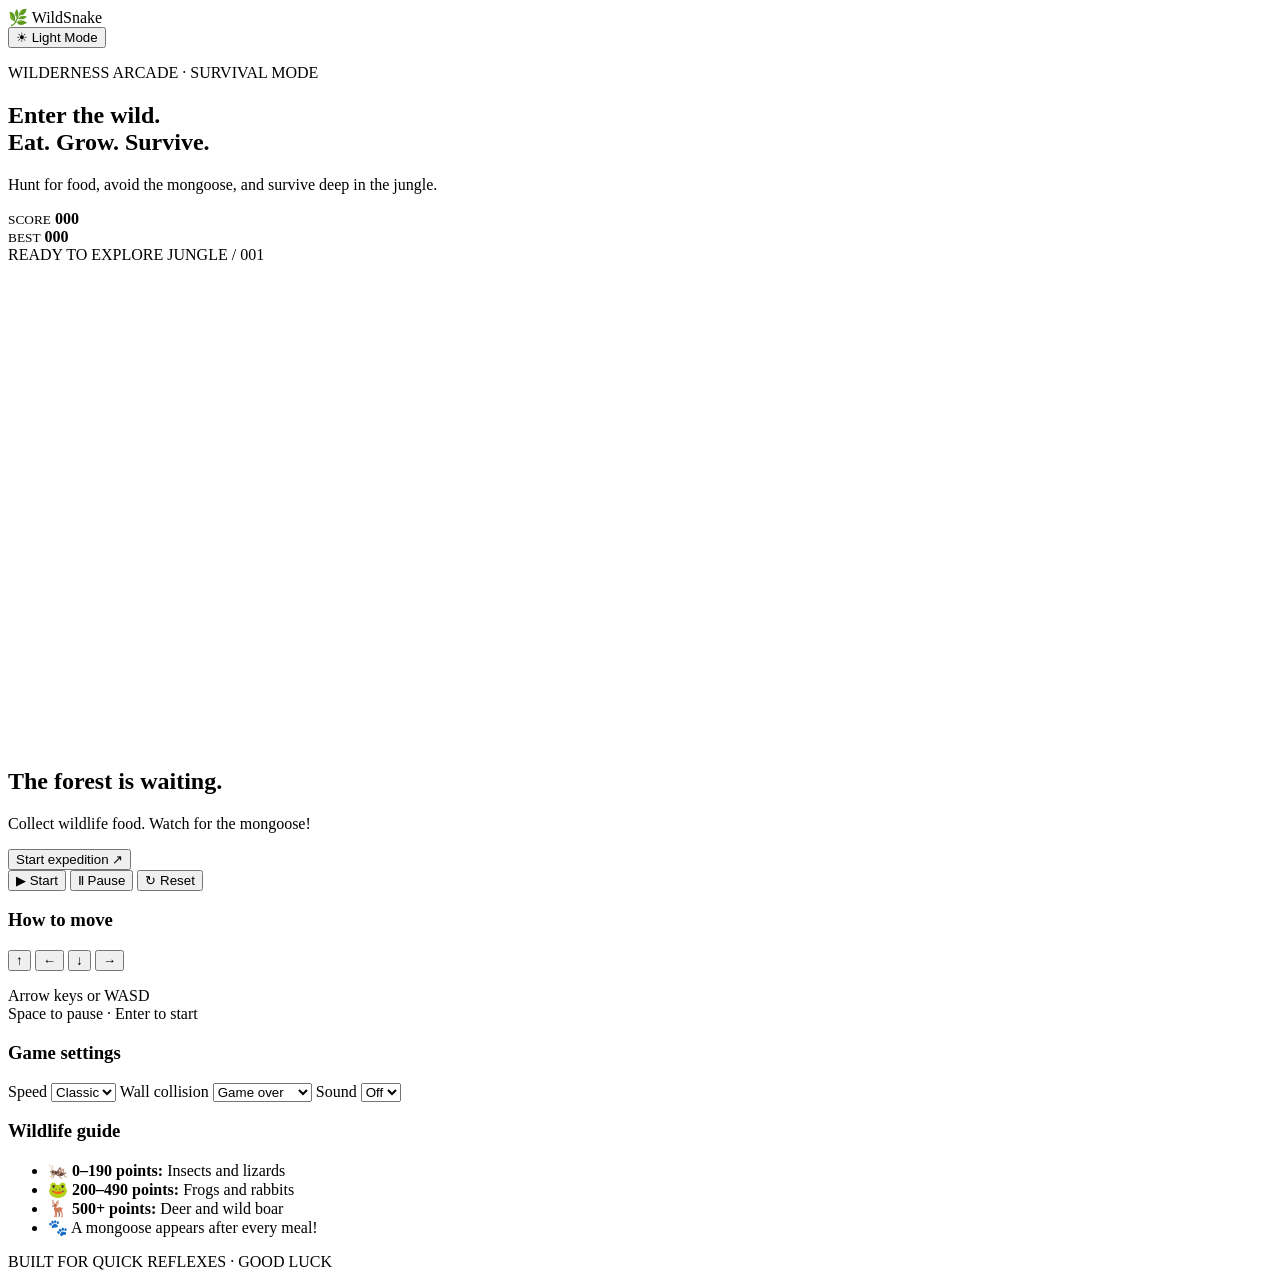
==== index.html @ 21241fc6 "html code" ====
<!DOCTYPE html>
<html lang="en">
<head>
  <meta charset="UTF-8">
  <meta name="viewport" content="width=device-width, initial-scale=1.0">
  <title>WildSnake | Jungle Survival</title>
  <link rel="stylesheet" href="style.css">
</head>
<body>
  <main class="container">
    <header class="topbar">
      <div class="brand">🌿 Wild<span>Snake</span></div>
      <button id="themeBtn" class="btn secondary">☀ Light Mode</button>
    </header>

    <section class="hero">
      <p class="eyebrow">WILDERNESS ARCADE · SURVIVAL MODE</p>
      <h1>Enter the wild.<br><span>Eat. Grow. Survive.</span></h1>
      <p class="description">
        Hunt for food, avoid the mongoose, and survive deep in the jungle.
      </p>

      <div class="stats">
        <div class="stat">
          <small>SCORE</small>
          <strong id="score">000</strong>
        </div>
        <div class="stat">
          <small>BEST</small>
          <strong id="best">000</strong>
        </div>
      </div>
    </section>

    <div class="layout">
      <section class="game-card">
        <div class="game-header">
          <span><i class="dot"></i> <span id="status">READY TO EXPLORE</span></span>
          <span class="grid-label">JUNGLE / 001</span>
        </div>

        <div class="board-wrap">
          <div class="arena">
            <canvas id="game" width="720" height="480"></canvas>

            <div id="overlay" class="overlay">
              <div>
                <h2 id="overlayTitle">The forest is waiting.</h2>
                <p id="overlayText">
                  Collect wildlife food. Watch for the mongoose!
                </p>
                <button id="overlayBtn" class="btn primary">
                  Start expedition ↗
                </button>
              </div>
            </div>
          </div>
        </div>

        <div class="game-actions">
          <button id="startBtn" class="btn primary">▶ Start</button>
          <button id="pauseBtn" class="btn secondary">Ⅱ Pause</button>
          <button id="resetBtn" class="btn secondary">↻ Reset</button>
        </div>
      </section>

      <aside>
        <section class="side-card">
          <h3>How to move</h3>

          <div class="controls">
            <span></span><button class="key" data-dir="up">↑</button><span></span>
            <button class="key" data-dir="left">←</button>
            <button class="key" data-dir="down">↓</button>
            <button class="key" data-dir="right">→</button>
          </div>

          <p class="hint">
            Arrow keys or WASD<br>
            Space to pause · Enter to start
          </p>
        </section>

        <section class="side-card">
          <h3>Game settings</h3>

          <label class="setting">
            Speed
            <select id="speed">
              <option value="160">Chill</option>
              <option value="120" selected>Classic</option>
              <option value="80">Fast</option>
              <option value="50">Expert</option>
            </select>
          </label>

          <label class="setting">
            Wall collision
            <select id="walls">
              <option value="on">Game over</option>
              <option value="off">Wrap around</option>
            </select>
          </label>

          <label class="setting">
            Sound
            <select id="sound">
              <option value="off">Off</option>
              <option value="on">On</option>
            </select>
          </label>
        </section>

        <section class="side-card">
          <h3>Wildlife guide</h3>
          <ul class="tips">
            <li>🦗 <b>0–190 points:</b> Insects and lizards</li>
            <li>🐸 <b>200–490 points:</b> Frogs and rabbits</li>
            <li>🦌 <b>500+ points:</b> Deer and wild boar</li>
            <li>🐾 A mongoose appears after every meal!</li>
          </ul>
        </section>
      </aside>
    </div>

    <footer>BUILT FOR QUICK REFLEXES · GOOD LUCK</footer>
  </main>

  <script src="script.js"></script>
</body>
</html>
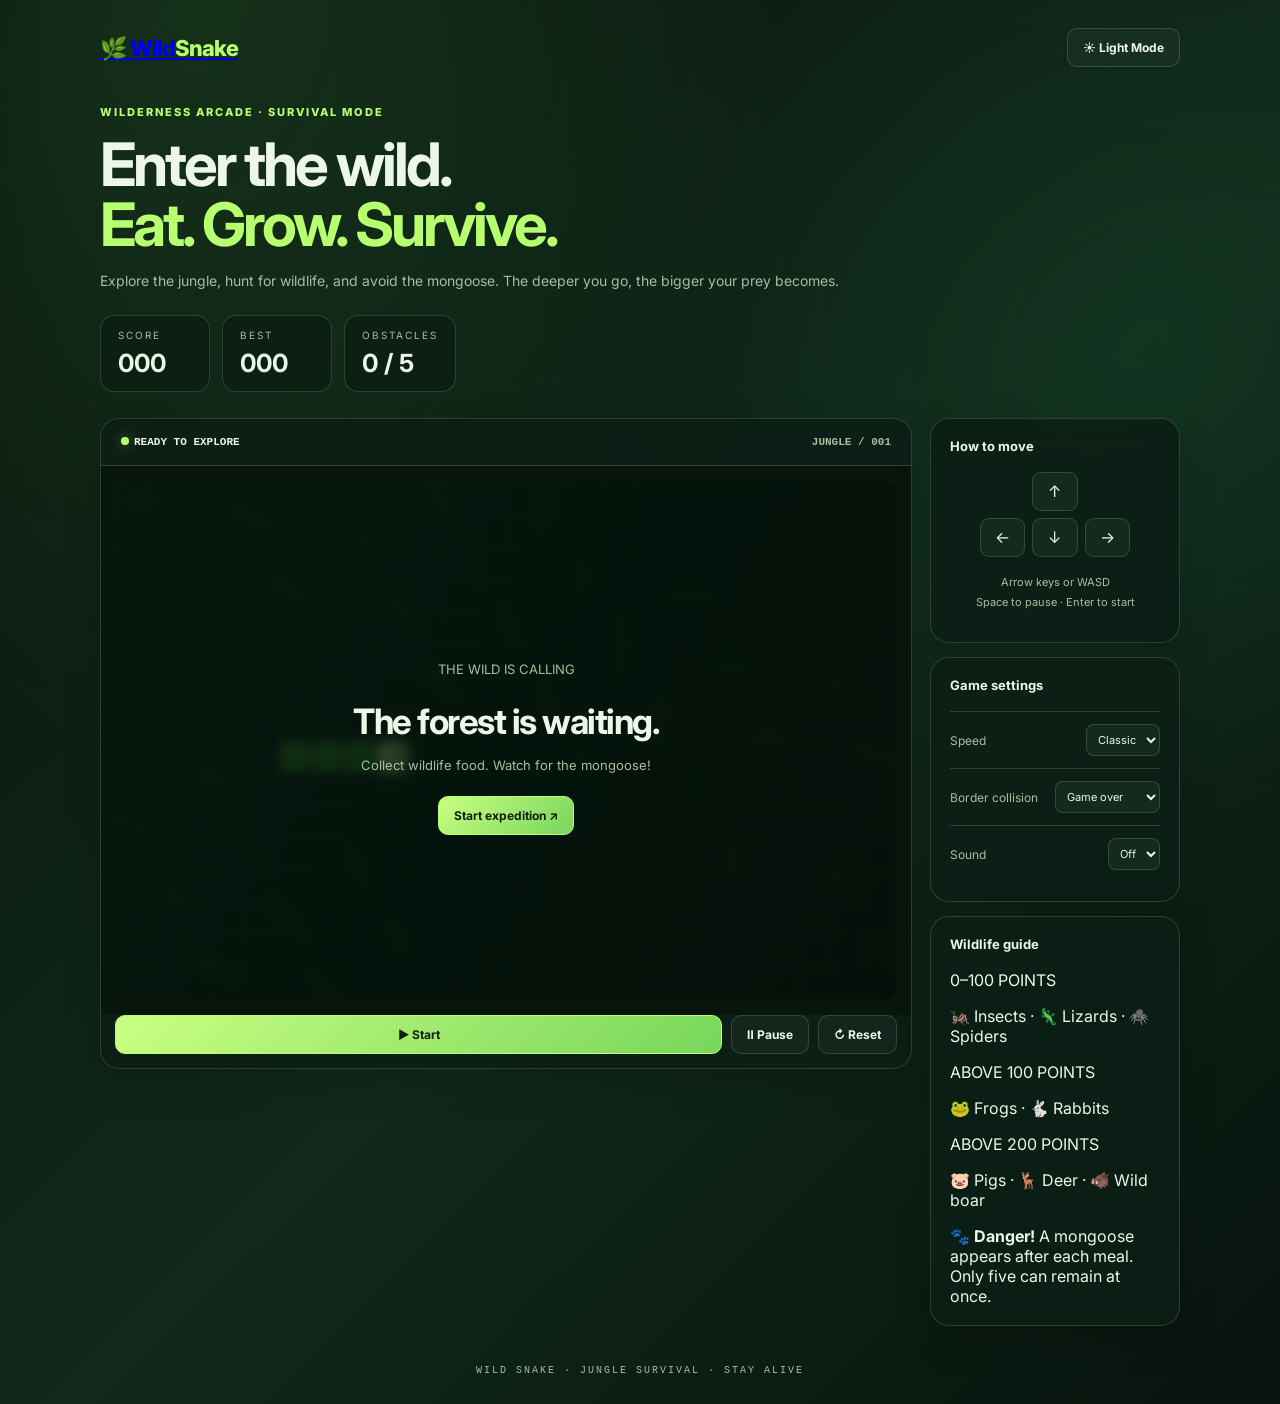
==== commit d68212e1: "adding new interface" ====
--- a/index.html
+++ b/index.html
@@ -3,13 +3,16 @@
 <head>
   <meta charset="UTF-8">
   <meta name="viewport" content="width=device-width, initial-scale=1.0">
+  <meta name="theme-color" content="#07140d">
   <title>WildSnake | Jungle Survival</title>
   <link rel="stylesheet" href="style.css">
 </head>
 <body>
   <main class="container">
     <header class="topbar">
-      <div class="brand">🌿 Wild<span>Snake</span></div>
+      <a class="brand" href="#" aria-label="WildSnake home">
+        🌿 Wild<span>Snake</span>
+      </a>
       <button id="themeBtn" class="btn secondary">☀ Light Mode</button>
     </header>
 
@@ -17,7 +20,8 @@
       <p class="eyebrow">WILDERNESS ARCADE · SURVIVAL MODE</p>
       <h1>Enter the wild.<br><span>Eat. Grow. Survive.</span></h1>
       <p class="description">
-        Hunt for food, avoid the mongoose, and survive deep in the jungle.
+        Explore the jungle, hunt for wildlife, and avoid the mongoose.
+        The deeper you go, the bigger your prey becomes.
       </p>
 
       <div class="stats">
@@ -29,25 +33,31 @@
           <small>BEST</small>
           <strong id="best">000</strong>
         </div>
+        <div class="stat">
+          <small>OBSTACLES</small>
+          <strong id="obstacleCount">0 / 5</strong>
+        </div>
       </div>
     </section>
 
     <div class="layout">
       <section class="game-card">
         <div class="game-header">
-          <span><i class="dot"></i> <span id="status">READY TO EXPLORE</span></span>
+          <span><i class="dot"></i><span id="status">READY TO EXPLORE</span></span>
           <span class="grid-label">JUNGLE / 001</span>
         </div>
 
         <div class="board-wrap">
           <div class="arena">
-            <canvas id="game" width="720" height="480"></canvas>
+            <canvas id="game" width="720" height="480"
+              aria-label="WildSnake game board"></canvas>
 
             <div id="overlay" class="overlay">
-              <div>
+              <div class="overlay-content">
+                <p class="overlay-kicker">THE WILD IS CALLING</p>
                 <h2 id="overlayTitle">The forest is waiting.</h2>
                 <p id="overlayText">
-                  Collect wildlife food. Watch for the mongoose!
+                  Collect wildlife food and survive the mongoose.
                 </p>
                 <button id="overlayBtn" class="btn primary">
                   Start expedition ↗
@@ -69,10 +79,12 @@
           <h3>How to move</h3>
 
           <div class="controls">
-            <span></span><button class="key" data-dir="up">↑</button><span></span>
-            <button class="key" data-dir="left">←</button>
-            <button class="key" data-dir="down">↓</button>
-            <button class="key" data-dir="right">→</button>
+            <span></span>
+            <button class="key" data-dir="up" aria-label="Move up">↑</button>
+            <span></span>
+            <button class="key" data-dir="left" aria-label="Move left">←</button>
+            <button class="key" data-dir="down" aria-label="Move down">↓</button>
+            <button class="key" data-dir="right" aria-label="Move right">→</button>
           </div>
 
           <p class="hint">
@@ -95,7 +107,7 @@
           </label>
 
           <label class="setting">
-            Wall collision
+            Border collision
             <select id="walls">
               <option value="on">Game over</option>
               <option value="off">Wrap around</option>
@@ -111,19 +123,28 @@
           </label>
         </section>
 
-        <section class="side-card">
+        <section class="side-card wildlife-card">
           <h3>Wildlife guide</h3>
-          <ul class="tips">
-            <li>🦗 <b>0–190 points:</b> Insects and lizards</li>
-            <li>🐸 <b>200–490 points:</b> Frogs and rabbits</li>
-            <li>🦌 <b>500+ points:</b> Deer and wild boar</li>
-            <li>🐾 A mongoose appears after every meal!</li>
-          </ul>
+          <p class="tier-label">0–100 POINTS</p>
+          <p class="wildlife-list">🦗 Insects · 🦎 Lizards · 🕷️ Spiders</p>
+
+          <p class="tier-label">ABOVE 100 POINTS</p>
+          <p class="wildlife-list">🐸 Frogs · 🐇 Rabbits</p>
+
+          <p class="tier-label">ABOVE 200 POINTS</p>
+          <p class="wildlife-list">🐷 Pigs · 🦌 Deer · 🐗 Wild boar</p>
+
+          <div class="warning">
+            🐾 <strong>Danger!</strong>
+            A mongoose appears after each meal. Only five can remain at once.
+          </div>
         </section>
       </aside>
     </div>
 
-    <footer>BUILT FOR QUICK REFLEXES · GOOD LUCK</footer>
+    <footer>
+      WILD SNAKE · JUNGLE SURVIVAL · STAY ALIVE
+    </footer>
   </main>
 
   <script src="script.js"></script>
--- a/style.css
+++ b/style.css
@@ -0,0 +1,401 @@
+@import url('https://fonts.googleapis.com/css2?family=Inter:wght@400;500;600;700;800&display=swap');
+
+:root {
+  --bg: #07140d;
+  --panel: rgba(12, 31, 22, 0.92);
+  --line: rgba(190, 231, 164, 0.18);
+  --text: #edf7e7;
+  --muted: #a6bea0;
+  --accent: #b8ff70;
+  --danger: #ff806e;
+}
+
+* {
+  box-sizing: border-box;
+}
+
+body {
+  margin: 0;
+  min-height: 100vh;
+  background: var(--bg);
+  color: var(--text);
+  font-family: Inter, system-ui, sans-serif;
+}
+
+button,
+select {
+  font: inherit;
+}
+
+.container {
+  min-height: 100vh;
+  padding: 28px 18px;
+  background:
+    radial-gradient(ellipse at 15% 0%, #30643055, transparent 38%),
+    radial-gradient(ellipse at 90% 25%, #19533544, transparent 32%),
+    linear-gradient(135deg, #07140d, #10291a 55%, #07130d);
+}
+
+.topbar,
+.hero,
+.layout {
+  max-width: 1080px;
+  margin-left: auto;
+  margin-right: auto;
+}
+
+.topbar {
+  display: flex;
+  justify-content: space-between;
+  align-items: center;
+  gap: 16px;
+  margin-bottom: 38px;
+}
+
+.brand {
+  font-size: 22px;
+  font-weight: 800;
+  letter-spacing: -1px;
+}
+
+.brand span,
+.hero h1 span {
+  color: var(--accent);
+}
+
+.btn {
+  padding: 11px 15px;
+  border: 1px solid var(--line);
+  border-radius: 10px;
+  cursor: pointer;
+  font-size: 12px;
+  font-weight: 700;
+  transition: transform 0.15s, filter 0.15s;
+}
+
+.btn:hover {
+  filter: brightness(1.1);
+}
+
+.btn:active {
+  transform: scale(0.97);
+}
+
+.primary {
+  background: linear-gradient(135deg, #c9ff82, #78d65c);
+  color: #11200f;
+  border-color: var(--accent);
+}
+
+.secondary {
+  background: #ffffff08;
+  color: var(--text);
+}
+
+.hero {
+  margin-bottom: 26px;
+}
+
+.eyebrow {
+  color: var(--accent);
+  font-size: 11px;
+  font-weight: 800;
+  letter-spacing: 2px;
+}
+
+.hero h1 {
+  margin: 15px 0;
+  font-size: clamp(36px, 5vw, 60px);
+  line-height: 1;
+  letter-spacing: -3px;
+}
+
+.description {
+  color: var(--muted);
+  font-size: 14px;
+  line-height: 1.7;
+}
+
+.stats {
+  display: flex;
+  gap: 12px;
+  margin-top: 22px;
+}
+
+.stat {
+  min-width: 110px;
+  padding: 13px 17px;
+  background: var(--panel);
+  border: 1px solid var(--line);
+  border-radius: 14px;
+}
+
+.stat small {
+  display: block;
+  margin-bottom: 7px;
+  color: var(--muted);
+  font-size: 10px;
+  letter-spacing: 2px;
+}
+
+.stat strong {
+  font-size: 25px;
+}
+
+.layout {
+  display: grid;
+  grid-template-columns: minmax(0, 1fr) 250px;
+  align-items: start;
+  gap: 18px;
+}
+
+.game-card,
+.side-card {
+  background: var(--panel);
+  border: 1px solid var(--line);
+  border-radius: 19px;
+  overflow: hidden;
+  box-shadow: 0 14px 38px #0002;
+  backdrop-filter: blur(10px);
+}
+
+.game-header {
+  display: flex;
+  justify-content: space-between;
+  align-items: center;
+  gap: 10px;
+  padding: 17px 20px;
+  border-bottom: 1px solid var(--line);
+  font: 700 11px monospace;
+}
+
+.dot {
+  display: inline-block;
+  width: 8px;
+  height: 8px;
+  margin-right: 5px;
+  border-radius: 50%;
+  background: var(--accent);
+  box-shadow: 0 0 12px #b8ff7066;
+}
+
+.grid-label {
+  color: var(--muted);
+}
+
+.board-wrap {
+  padding: 14px;
+  background: #07150d;
+}
+
+.arena {
+  position: relative;
+}
+
+canvas {
+  display: block;
+  width: 100%;
+  aspect-ratio: 1.5;
+  border: 1px solid #b8ff702b;
+  border-radius: 12px;
+  background: #10291a;
+  touch-action: none;
+}
+
+.overlay {
+  position: absolute;
+  inset: 0;
+  display: grid;
+  place-items: center;
+  padding: 20px;
+  border-radius: 12px;
+  background: #030e08cc;
+  text-align: center;
+  backdrop-filter: blur(5px);
+}
+
+.overlay h2 {
+  margin: 0 0 10px;
+  font-size: clamp(23px, 4vw, 35px);
+  letter-spacing: -1.5px;
+}
+
+.overlay p {
+  margin-bottom: 20px;
+  color: var(--muted);
+  font-size: 13px;
+  line-height: 1.6;
+}
+
+.game-actions {
+  display: flex;
+  gap: 9px;
+  padding: 0 14px 14px;
+}
+
+.game-actions .primary {
+  flex: 1;
+}
+
+.side-card {
+  padding: 19px;
+  margin-bottom: 14px;
+}
+
+.side-card h3 {
+  margin: 0 0 18px;
+  font-size: 13px;
+}
+
+.controls {
+  display: grid;
+  grid-template-columns: repeat(3, 1fr);
+  gap: 7px;
+  max-width: 150px;
+  margin: 0 auto 16px;
+}
+
+.key {
+  height: 39px;
+  border: 1px solid var(--line);
+  border-radius: 9px;
+  background: #122b1c;
+  color: var(--text);
+  cursor: pointer;
+}
+
+.hint {
+  color: var(--muted);
+  font-size: 11px;
+  line-height: 1.8;
+  text-align: center;
+}
+
+.setting {
+  display: flex;
+  justify-content: space-between;
+  align-items: center;
+  gap: 10px;
+  padding: 12px 0;
+  border-top: 1px solid var(--line);
+  color: var(--muted);
+  font-size: 12px;
+}
+
+select {
+  max-width: 120px;
+  padding: 7px;
+  border: 1px solid var(--line);
+  border-radius: 8px;
+  background: #122b1c;
+  color: var(--text);
+  font-size: 11px;
+}
+
+.tips {
+  padding-left: 17px;
+  color: var(--muted);
+  font-size: 12px;
+  line-height: 1.8;
+}
+
+.tips li {
+  padding: 4px 0;
+}
+
+.tips b {
+  color: var(--accent);
+}
+
+footer {
+  max-width: 1080px;
+  margin: 25px auto 0;
+  color: var(--muted);
+  font: 10px monospace;
+  letter-spacing: 2px;
+  text-align: center;
+}
+
+/* LIGHT MODE */
+
+body.light {
+  --bg: #e8f2d9;
+  --panel: rgba(249, 255, 242, 0.94);
+  --line: #a8c69a;
+  --text: #1b321d;
+  --muted: #47664a;
+  --accent: #477e2d;
+}
+
+body.light .container {
+  background:
+    radial-gradient(ellipse at 15% 0%, #d6efb8, transparent 42%),
+    linear-gradient(135deg, #e8f2d9, #c6dfb9);
+}
+
+body.light .brand span,
+body.light .hero h1 span,
+body.light .tips b {
+  color: #477e2d;
+}
+
+body.light .secondary {
+  color: var(--text);
+}
+
+body.light .key,
+body.light select {
+  background: #e2efd7;
+  color: var(--text);
+}
+
+body.light .board-wrap {
+  background: #cfe2c0;
+}
+
+/* RESPONSIVE DESIGN */
+
+@media (max-width: 780px) {
+  .container {
+    padding: 20px 12px;
+  }
+
+  .layout {
+    grid-template-columns: 1fr;
+  }
+
+  .hero h1 {
+    font-size: 43px;
+  }
+
+  .board-wrap {
+    padding: 8px;
+  }
+
+  canvas {
+    aspect-ratio: 1.05;
+  }
+
+  .game-actions {
+    flex-wrap: wrap;
+  }
+
+  .game-actions .btn {
+    flex: 1;
+  }
+}
+
+@media (max-width: 430px) {
+  .game-header {
+    font-size: 9px;
+    padding: 14px 10px;
+  }
+
+  .game-actions .btn {
+    padding: 11px 8px;
+  }
+
+  .hero h1 {
+    font-size: 38px;
+  }
+}
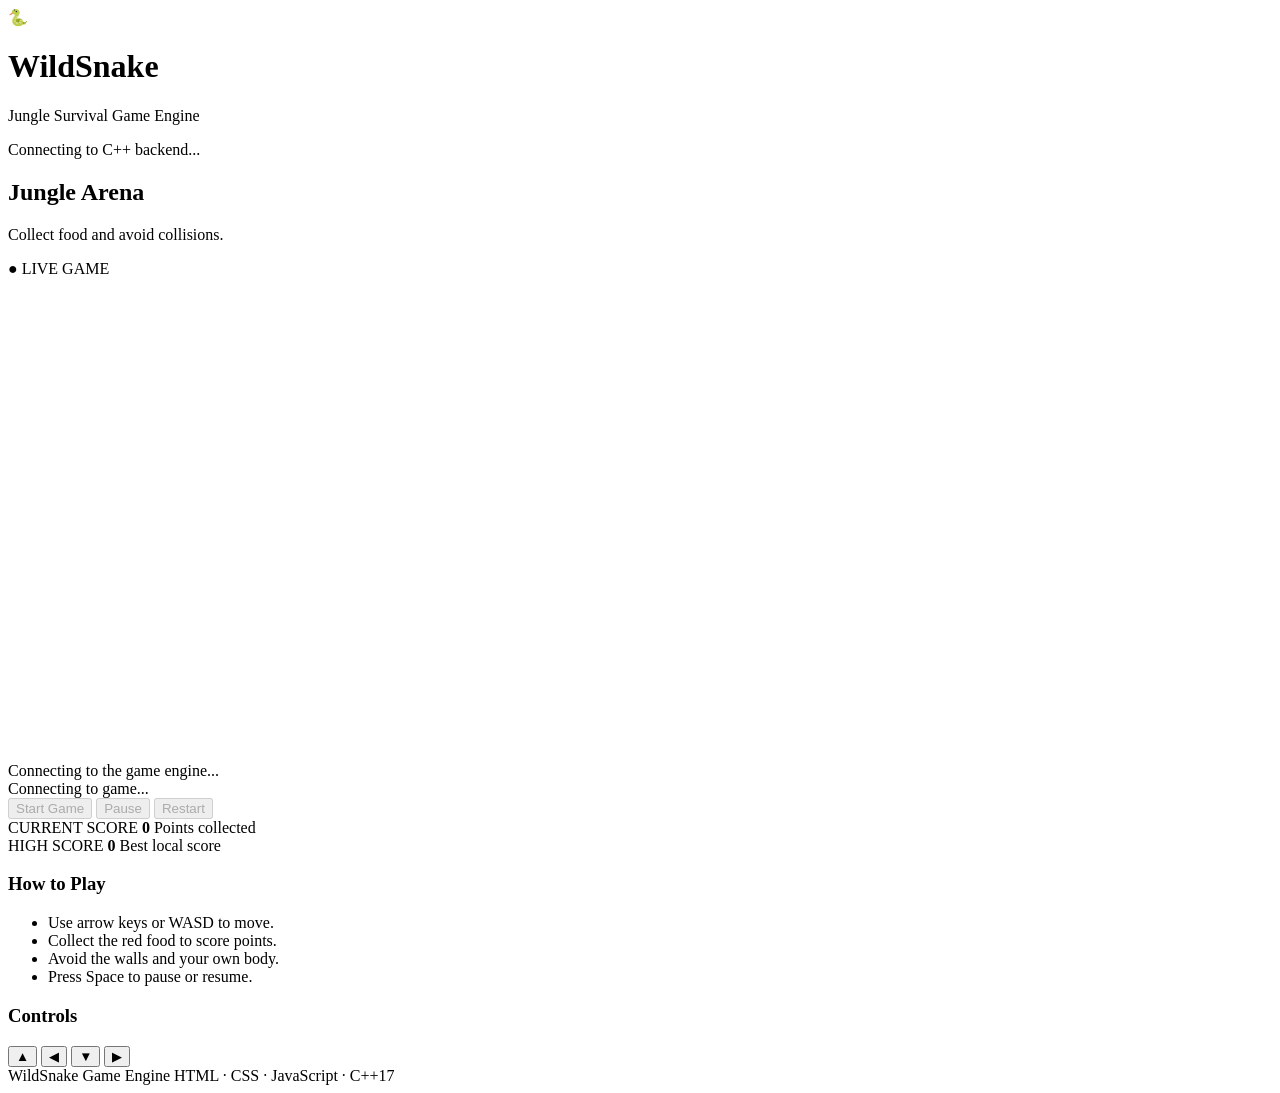
==== commit 7c164392: "Create index.html" ====
--- a/index.html
+++ b/index.html
@@ -1,152 +1,116 @@
 <!DOCTYPE html>
 <html lang="en">
 <head>
-  <meta charset="UTF-8">
-  <meta name="viewport" content="width=device-width, initial-scale=1.0">
-  <meta name="theme-color" content="#07140d">
-  <title>WildSnake | Jungle Survival</title>
-  <link rel="stylesheet" href="style.css">
+    <meta charset="UTF-8">
+    <meta name="viewport" content="width=device-width, initial-scale=1.0">
+    <meta name="theme-color" content="#10271b">
+    <title>WildSnake | Snake Game Engine</title>
+    <link rel="stylesheet" href="css/style.css">
+    <script src="js/api.js" defer></script>
+    <script src="js/ui.js" defer></script>
+    <script src="js/game.js" defer></script>
+    <script src="js/controls.js" defer></script>
 </head>
 <body>
-  <main class="container">
-    <header class="topbar">
-      <a class="brand" href="#" aria-label="WildSnake home">
-        🌿 Wild<span>Snake</span>
-      </a>
-      <button id="themeBtn" class="btn secondary">☀ Light Mode</button>
-    </header>
+    <main class="app">
+        <header class="header">
+            <div class="brand">
+                <span class="brand-icon">🐍</span>
+                <div>
+                    <h1>WildSnake</h1>
+                    <p class="subtitle">Jungle Survival Game Engine</p>
+                </div>
+            </div>
+            <div id="connection-status" class="connection-status">
+                Connecting to C++ backend...
+            </div>
+        </header>
 
-    <section class="hero">
-      <p class="eyebrow">WILDERNESS ARCADE · SURVIVAL MODE</p>
-      <h1>Enter the wild.<br><span>Eat. Grow. Survive.</span></h1>
-      <p class="description">
-        Explore the jungle, hunt for wildlife, and avoid the mongoose.
-        The deeper you go, the bigger your prey becomes.
-      </p>
+        <section class="game-layout">
+            <div class="game-panel">
+                <div class="panel-heading">
+                    <div>
+                        <h2>Jungle Arena</h2>
+                        <p>Collect food and avoid collisions.</p>
+                    </div>
+                    <span class="live-badge">● LIVE GAME</span>
+                </div>
 
-      <div class="stats">
-        <div class="stat">
-          <small>SCORE</small>
-          <strong id="score">000</strong>
-        </div>
-        <div class="stat">
-          <small>BEST</small>
-          <strong id="best">000</strong>
-        </div>
-        <div class="stat">
-          <small>OBSTACLES</small>
-          <strong id="obstacleCount">0 / 5</strong>
-        </div>
-      </div>
-    </section>
+                <div class="canvas-wrapper">
+                    <canvas
+                        id="game-canvas"
+                        width="720"
+                        height="480"
+                        aria-label="WildSnake game board"
+                    ></canvas>
+                    <div id="loading-overlay" class="loading-overlay">
+                        Connecting to the game engine...
+                    </div>
+                </div>
 
-    <div class="layout">
-      <section class="game-card">
-        <div class="game-header">
-          <span><i class="dot"></i><span id="status">READY TO EXPLORE</span></span>
-          <span class="grid-label">JUNGLE / 001</span>
-        </div>
+                <div id="game-status" class="game-status" role="status">
+                    Connecting to game...
+                </div>
 
-        <div class="board-wrap">
-          <div class="arena">
-            <canvas id="game" width="720" height="480"
-              aria-label="WildSnake game board"></canvas>
+                <div class="game-actions">
+                    <button id="start-button" class="button primary" disabled>
+                        Start Game
+                    </button>
+                    <button id="pause-button" class="button secondary" disabled>
+                        Pause
+                    </button>
+                    <button id="restart-button" class="button secondary" disabled>
+                        Restart
+                    </button>
+                </div>
+            </div>
 
-            <div id="overlay" class="overlay">
-              <div class="overlay-content">
-                <p class="overlay-kicker">THE WILD IS CALLING</p>
-                <h2 id="overlayTitle">The forest is waiting.</h2>
-                <p id="overlayText">
-                  Collect wildlife food and survive the mongoose.
-                </p>
-                <button id="overlayBtn" class="btn primary">
-                  Start expedition ↗
-                </button>
-              </div>
-            </div>
-          </div>
-        </div>
+            <aside class="sidebar">
+                <section class="stat-card">
+                    <span class="stat-label">CURRENT SCORE</span>
+                    <strong id="current-score" class="stat-value">0</strong>
+                    <span class="stat-description">Points collected</span>
+                </section>
 
-        <div class="game-actions">
-          <button id="startBtn" class="btn primary">▶ Start</button>
-          <button id="pauseBtn" class="btn secondary">Ⅱ Pause</button>
-          <button id="resetBtn" class="btn secondary">↻ Reset</button>
-        </div>
-      </section>
+                <section class="stat-card">
+                    <span class="stat-label">HIGH SCORE</span>
+                    <strong id="high-score" class="stat-value">0</strong>
+                    <span class="stat-description">Best local score</span>
+                </section>
 
-      <aside>
-        <section class="side-card">
-          <h3>How to move</h3>
+                <section class="info-card">
+                    <h3>How to Play</h3>
+                    <ul>
+                        <li>Use arrow keys or WASD to move.</li>
+                        <li>Collect the red food to score points.</li>
+                        <li>Avoid the walls and your own body.</li>
+                        <li>Press Space to pause or resume.</li>
+                    </ul>
+                </section>
 
-          <div class="controls">
-            <span></span>
-            <button class="key" data-dir="up" aria-label="Move up">↑</button>
-            <span></span>
-            <button class="key" data-dir="left" aria-label="Move left">←</button>
-            <button class="key" data-dir="down" aria-label="Move down">↓</button>
-            <button class="key" data-dir="right" aria-label="Move right">→</button>
-          </div>
+                <section class="info-card">
+                    <h3>Controls</h3>
+                    <div class="direction-pad">
+                        <span></span>
+                        <button class="direction-button" data-direction="UP"
+                                aria-label="Move up">▲</button>
+                        <span></span>
 
-          <p class="hint">
-            Arrow keys or WASD<br>
-            Space to pause · Enter to start
-          </p>
+                        <button class="direction-button" data-direction="LEFT"
+                                aria-label="Move left">◀</button>
+                        <button class="direction-button" data-direction="DOWN"
+                                aria-label="Move down">▼</button>
+                        <button class="direction-button" data-direction="RIGHT"
+                                aria-label="Move right">▶</button>
+                    </div>
+                </section>
+            </aside>
         </section>
 
-        <section class="side-card">
-          <h3>Game settings</h3>
-
-          <label class="setting">
-            Speed
-            <select id="speed">
-              <option value="160">Chill</option>
-              <option value="120" selected>Classic</option>
-              <option value="80">Fast</option>
-              <option value="50">Expert</option>
-            </select>
-          </label>
-
-          <label class="setting">
-            Border collision
-            <select id="walls">
-              <option value="on">Game over</option>
-              <option value="off">Wrap around</option>
-            </select>
-          </label>
-
-          <label class="setting">
-            Sound
-            <select id="sound">
-              <option value="off">Off</option>
-              <option value="on">On</option>
-            </select>
-          </label>
-        </section>
-
-        <section class="side-card wildlife-card">
-          <h3>Wildlife guide</h3>
-          <p class="tier-label">0–100 POINTS</p>
-          <p class="wildlife-list">🦗 Insects · 🦎 Lizards · 🕷️ Spiders</p>
-
-          <p class="tier-label">ABOVE 100 POINTS</p>
-          <p class="wildlife-list">🐸 Frogs · 🐇 Rabbits</p>
-
-          <p class="tier-label">ABOVE 200 POINTS</p>
-          <p class="wildlife-list">🐷 Pigs · 🦌 Deer · 🐗 Wild boar</p>
-
-          <div class="warning">
-            🐾 <strong>Danger!</strong>
-            A mongoose appears after each meal. Only five can remain at once.
-          </div>
-        </section>
-      </aside>
-    </div>
-
-    <footer>
-      WILD SNAKE · JUNGLE SURVIVAL · STAY ALIVE
-    </footer>
-  </main>
-
-  <script src="script.js"></script>
+        <footer class="footer">
+            <span>WildSnake Game Engine</span>
+            <span>HTML · CSS · JavaScript · C++17</span>
+        </footer>
+    </main>
 </body>
 </html>
